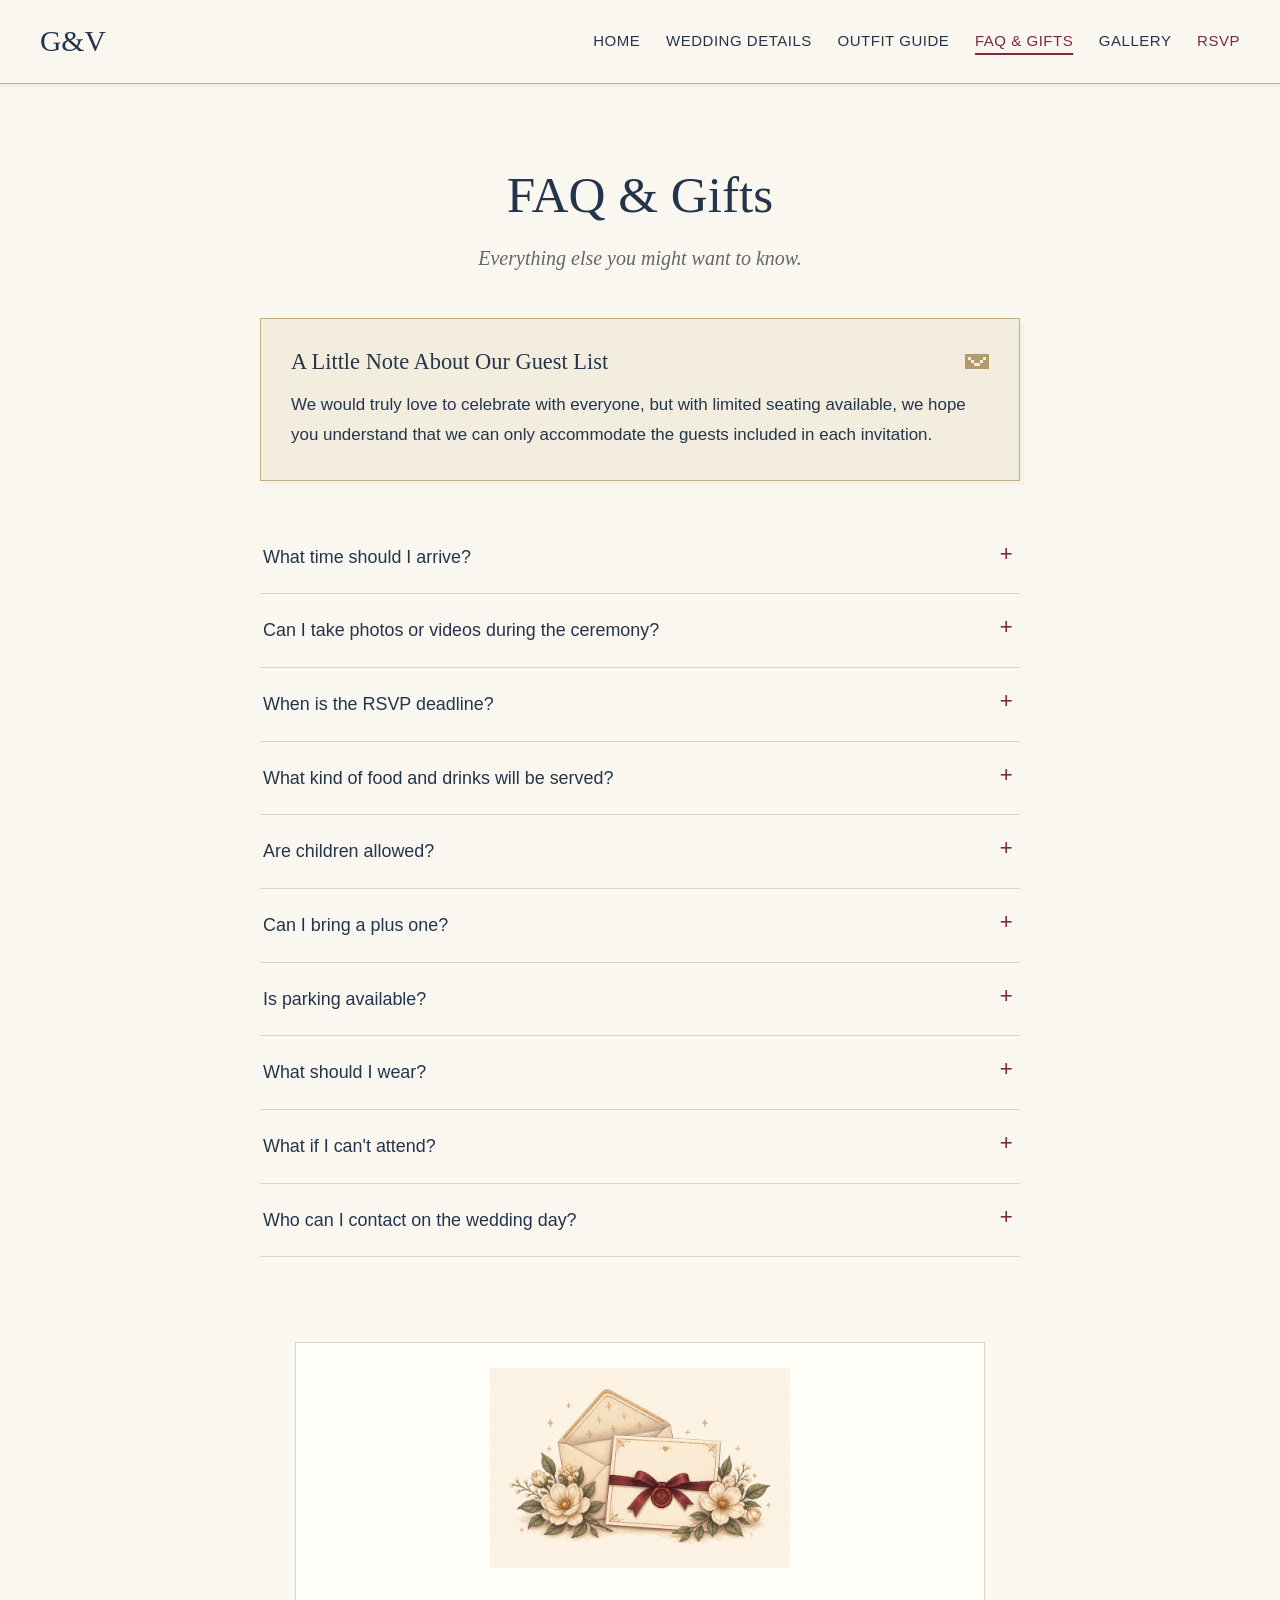
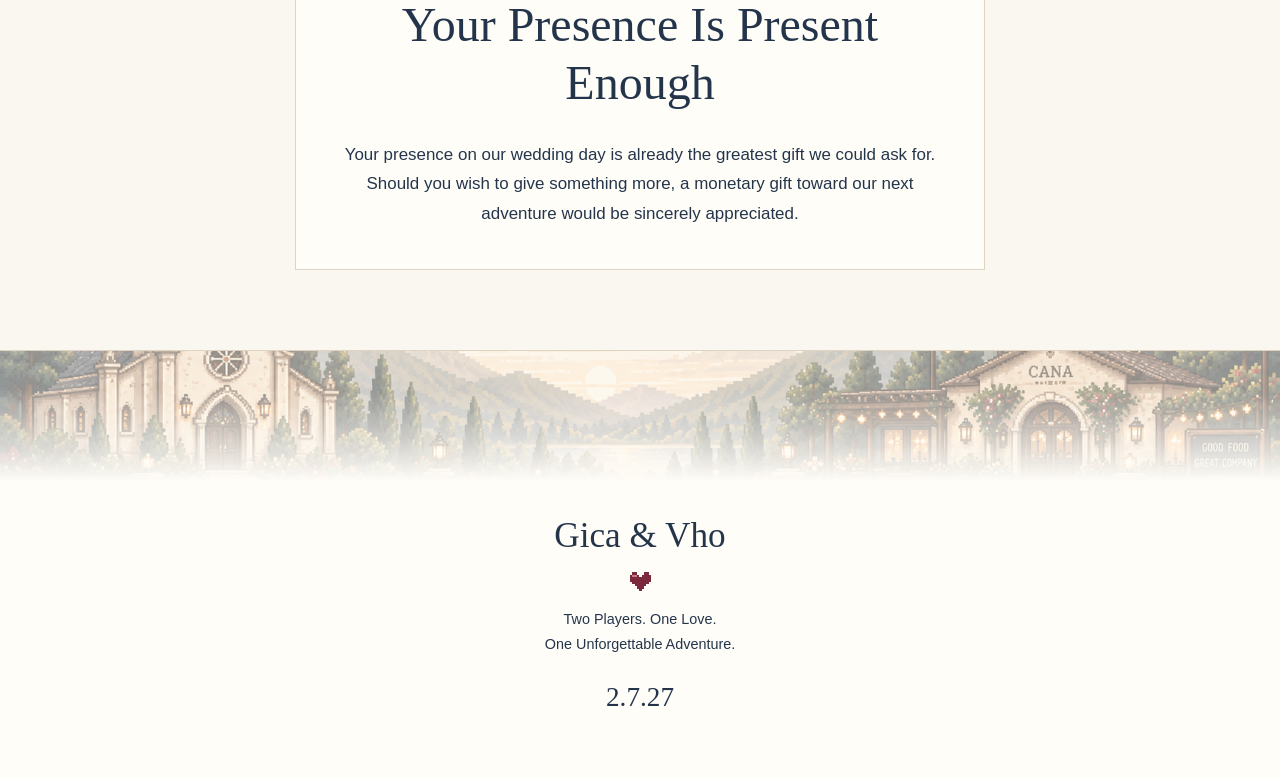
==== faq-gifts.html @ d1c7307e "Improve readability and simplify guest navigation" ====
<!DOCTYPE html>
<html lang="en">
<head>
<meta charset="UTF-8">
<meta name="viewport" content="width=device-width, initial-scale=1.0">
<title>FAQ & Gifts · Gica &amp; Vho</title>
<meta name="description" content="Celebrate the wedding of Gica and Vho on February 7, 2027. Wedding details, guest guide, gallery, and RSVP.">
<meta property="og:title" content="FAQ & Gifts · Gica &amp; Vho">
<meta property="og:description" content="Two Players. One Love. One Unforgettable Adventure. 2.7.27">
<meta property="og:type" content="website">
<link rel="stylesheet" href="css/global.css?v=a0a542fe81ab">
<link rel="stylesheet" href="css/pixel.css?v=18173ab5b389">
<script src="js/config.js?v=45c37981acce" defer>
</script>
<script src="js/main.js?v=98e1de0ef040" defer>
</script>
</head>
<body>
<div id="site-content">
<a class="skip-link" href="#main">Skip to main content</a>
<header class="site-header">
<a class="brand" href="index.html#home" aria-label="Gica and Vho home">G&amp;V</a>
<nav class="desktop-nav" aria-label="Main navigation">
<a href="index.html#home">Home</a>
<a href="wedding.html">Wedding Details</a>
<a href="outfit.html">Outfit Guide</a>
<a href="faq-gifts.html">FAQ &amp; Gifts</a>
<a href="gallery.html">Gallery</a>
<a class="nav-rsvp" href="rsvp.html">RSVP</a>
</nav>
<button class="menu-toggle" type="button" aria-controls="mobile-menu" aria-expanded="false">☰ <span>Menu</span>
</button>
</header>
<dialog id="mobile-menu" class="mobile-menu" aria-label="Navigation">
<button class="menu-close" type="button" aria-label="Close menu">×</button>
<p class="brand">G&amp;V</p>
<nav aria-label="Mobile navigation">
<a href="index.html#home">Home</a>
<a href="wedding.html">Wedding Details</a>
<a href="outfit.html">Outfit Guide</a>
<a href="faq-gifts.html">FAQ &amp; Gifts</a>
<a href="gallery.html">Gallery</a>
<a class="nav-rsvp" href="rsvp.html">RSVP</a>
</nav>
</dialog>
<main id="main">
<section id="faqs" class="section">
<div class="section-heading">
<h1>FAQ &amp; Gifts</h1>
<p class="subtitle">Everything else you might want to know.</p>
</div>
<aside class="note">
<svg class="pixel-icon" viewBox="0 0 16 16" aria-hidden="true" shape-rendering="crispEdges">
<path fill="currentColor" fill-rule="evenodd" d="M0 3h16v10H0zM2 5v2h2v2h2v2h4V9h2V7h2V5h-2v2h-2v2H6V7H4V5z"/>
</svg>
<h3>A Little Note About Our Guest List</h3>
<p>We would truly love to celebrate with everyone, but with limited seating available, we hope you understand that we can only accommodate the guests included in each invitation.</p>
</aside>
<div class="faq-list">
<details class="faq-item">
<summary>What time should I arrive?</summary>
<p>We recommend arriving by <strong>9:30 AM or earlier</strong> to give you enough time to park and settle in. The wedding ceremony will <strong>strictly begin at 10:00 AM</strong>, so please plan accordingly.</p>
</details>
<details class="faq-item">
<summary>Can I take photos or videos during the ceremony?</summary>
<p>We&#x27;re having an <strong>unplugged ceremony</strong> and kindly ask that phones and cameras be kept away during the ceremony. Our photographers and videographers will be there to capture the moments, so we invite you to simply be present and celebrate with us. ♡</p>
</details>
<details class="faq-item">
<summary>When is the RSVP deadline?</summary>
<p>Kindly send your response on or before <strong>January 16, 2027</strong>. Your timely RSVP will help us finalize our seating and other wedding arrangements.</p>
</details>
<details class="faq-item">
<summary>What kind of food and drinks will be served?</summary>
<p>A buffet-style meal and refreshments will be served during the reception. If you have any food allergies or dietary restrictions, please let us know when you RSVP so we can coordinate accordingly.</p>
</details>
<details class="faq-item">
<summary>Are children allowed?</summary>
<p>Our celebration will be primarily adults-only. Children who are specifically invited will be indicated on the invitation. We kindly ask that only the guests named on your invitation attend.</p>
</details>
<details class="faq-item">
<summary>Can I bring a plus one?</summary>
<p>Plus ones are included for selected invitations. Please check your RSVP for the number of seats reserved for your party.</p>
</details>
<details class="faq-item">
<summary>Is parking available?</summary>
<p>Yes. Parking is available at both the ceremony church and the reception venue. We recommend arriving a little early to allow enough time to park and settle in comfortably.</p>
</details>
<details class="faq-item">
<summary>What should I wear?</summary>
<p>Please see our Outfit Guide for the dress code, colors, and attire inspiration. <a class="text-link" href="outfit.html#outfit">View Outfit Guide →</a>
</p>
</details>
<details class="faq-item">
<summary>What if I can&#x27;t attend?</summary>
<p>We&#x27;ll be sad not to celebrate with you, but we completely understand. Please let us know through the RSVP so we can adjust our seating accordingly. Even if you can&#x27;t be there on the day, we&#x27;re truly grateful to have you as part of our lives.</p>
</details>
<details class="faq-item">
<summary>Who can I contact on the wedding day?</summary>
<p>For any questions or concerns on the wedding day, please contact our wedding coordinator. <span data-coordinator>Contact details to follow.</span>
</p>
</details>
</div>
<section id="gifts" class="gifts">
<img class="stationery-art" src="assets/pixel/invitation-still-life.png" width="1536" height="1024" width="1536" height="1024" alt="" loading="lazy" decoding="async">
<h2>Your Presence Is Present Enough</h2>
<p>Your presence on our wedding day is already the greatest gift we could ask for. Should you wish to give something more, a monetary gift toward our next adventure would be sincerely appreciated.</p>
</section>
</section>
</main>
<footer class="site-footer">
<div class="footer-landscape" aria-hidden="true">
</div>
<p class="footer-names">Gica &amp; Vho</p>
<svg class="pixel-heart" viewBox="0 0 9 8" aria-hidden="true" shape-rendering="crispEdges">
<path fill="currentColor" d="M1 0h2v1h1v1h1V1h1V0h2v1h1v3H8v1H7v1H6v1H5v1H4V7H3V6H2V5H1V4H0V1h1z"/>
<path fill="#c97c7f" d="M1 1h2v1H1z"/>
</svg>
<p>Two Players. One Love.<br>One Unforgettable Adventure.</p>
<p class="footer-date">2.7.27</p>
</footer>
</div>
</body>
</html>
---- css/global.css ----
:root{
  --cream:#faf7f0;
  --paper:#fffdf8;
  --navy:#24354b;
  --burgundy:#7c293d;
  --gold:#b49b6b;
  --line:#dfd4c2;
  --muted:#64676a;
  --serif:Georgia,'Times New Roman',serif;
  --sans:'Segoe UI',Arial,sans-serif}
  *{
    box-sizing:border-box}
    html{
      scroll-behavior:smooth;
      scroll-padding-top:110px}
      body{
        margin:0;
        background:var(--cream);
        color:var(--navy);
        font:17px/1.75 var(--sans)}
        [hidden]{
          display:none!important}
          a{
            color:inherit}
            button,a,summary{
              -webkit-tap-highlight-color:transparent}
              button{
                font:inherit;
                cursor:pointer}
                button:disabled,[aria-disabled=true]{
                  cursor:default;
                  opacity:.55}
                  button,summary,a{
                    touch-action:manipulation}
                    button:focus-visible,a:focus-visible,summary:focus-visible,[tabindex]:focus-visible{
                      outline:3px solid var(--burgundy);
                      outline-offset:5px}
                      h1,h2,h3,p{
                        margin:0}
                        h1,h2,h3{
                          font-family:var(--serif);
                          font-weight:400;
                          line-height:1.2}
                          h1{
                            font-size:clamp(2.8rem,6vw,4.9rem)}
                            h2{
                              font-size:clamp(2rem,4vw,3rem)}
                              h3{
                                font-size:1.4rem}
                                p+p{
                                  margin-top:1.1rem}
                                  img,svg,video{
                                    max-width:100%}
                                    img{
                                      display:block}
                                      button{
                                        color:var(--navy)}
                                        .section{
                                          max-width:1080px;
                                          margin:0 auto;
                                          padding:80px 28px;
                                          scroll-margin-top:80px}
                                          .page-intro{
                                            text-align:center;
                                            padding:90px 24px 35px}
                                            .page-intro h1{
                                              margin:18px 0}
                                              .eyebrow{
                                                font-size:.875rem;
                                                letter-spacing:.14em;
                                                text-transform:uppercase;
                                                font-weight:600}
                                                .subtitle{
                                                  font-family:var(--serif);
                                                  font-size:1.25rem;
                                                  font-style:italic;
                                                  margin-top:16px;
                                                  color:var(--muted)}
                                                  .section-heading{
                                                    text-align:center;
                                                    margin-bottom:42px}
                                                    .text-center{
                                                      text-align:center}
                                                      .narrow{
                                                        max-width:710px;
                                                        margin:28px auto;
                                                        text-align:center}
                                                        .small{
                                                          font-size:.875rem}
                                                          .muted{
                                                            color:var(--muted)}
                                                            .sr-only{
                                                              position:absolute;
                                                              width:1px;
                                                              height:1px;
                                                              padding:0;
                                                              margin:-1px;
                                                              overflow:hidden;
                                                              clip:rect(0,0,0,0);
                                                              white-space:nowrap;
                                                              border:0}
                                                              .skip-link{
                                                                position:fixed;
                                                                top:8px;
                                                                left:8px;
                                                                background:var(--paper);
                                                                padding:10px;
                                                                z-index:100;
                                                                transform:translateY(-160%)}
                                                                .skip-link:focus{
                                                                  transform:none}
                                                                  .btn{
                                                                    display:inline-flex;
                                                                    align-items:center;
                                                                    justify-content:center;
                                                                    min-height:46px;
                                                                    padding:12px 28px;
                                                                    background:var(--burgundy);
                                                                    color:white;
                                                                    text-decoration:none;
                                                                    border:1px solid var(--burgundy);
                                                                    border-radius:2px;
                                                                    font:600 .875rem/1.5 var(--sans);
                                                                    letter-spacing:.08em;
                                                                    text-transform:uppercase;
                                                                    transition:background .2s}
                                                                    .btn:hover:not(:disabled):not([aria-disabled=true]){
                                                                      background:#612032}
                                                                      .btn-outline{
                                                                        background:transparent;
                                                                        color:var(--burgundy)}
                                                                        .btn-outline:hover{
                                                                          color:white}
                                                                          .text-link{
                                                                            display:inline-block;
                                                                            color:var(--burgundy);
                                                                            text-underline-offset:5px;
                                                                            padding:8px 0}
                                                                            .pixel-heart{
                                                                              color:var(--burgundy);
                                                                              font:18px monospace}
                                                                              .ornament{
                                                                                display:flex;
                                                                                align-items:center;
                                                                                justify-content:center;
                                                                                gap:18px;
                                                                                margin:22px auto;
                                                                                width:160px}
                                                                                .ornament:before,.ornament:after{
                                                                                  content:'';
                                                                                  height:1px;
                                                                                  background:var(--gold);
                                                                                  flex:1}
                                                                                  .couple{
                                                                                    display:block;
                                                                                    width:100px;
                                                                                    height:80px;
                                                                                    margin:32px auto 0}
                                                                                    .site-header{
                                                                                      position:sticky;
                                                                                      top:0;
                                                                                      z-index:20;
                                                                                      display:flex;
                                                                                      align-items:center;
                                                                                      justify-content:space-between;
                                                                                      min-height:84px;
                                                                                      padding:15px max(28px,calc((100vw - 1200px)/2));
                                                                                      gap:28px;
                                                                                      border-bottom:1px solid var(--line);
                                                                                      background:rgba(250,247,240,.98)}
                                                                                      .brand{
                                                                                        font:1.85rem var(--serif);
                                                                                        text-decoration:none;
                                                                                        white-space:nowrap}
                                                                                        .desktop-nav{
                                                                                          display:flex;
                                                                                          align-items:center;
                                                                                          gap:28px}
                                                                                          .desktop-nav>a,.desktop-nav summary{
                                                                                            font-size:.875rem;
                                                                                            letter-spacing:.06em;
                                                                                            text-transform:uppercase;
                                                                                            text-decoration:none;
                                                                                            cursor:pointer}
                                                                                            .desktop-nav>a:hover,.desktop-nav summary:hover{
                                                                                              color:var(--burgundy)}
                                                                                              .desktop-nav details{
                                                                                                position:relative}
                                                                                                .desktop-nav summary{
                                                                                                  list-style:none}
                                                                                                  .desktop-nav summary:after{
                                                                                                    content:' ▾';
                                                                                                    color:var(--gold)}
                                                                                                    .desktop-nav summary::-webkit-details-marker{
                                                                                                      display:none}
                                                                                                      .dropdown{
                                                                                                        position:absolute;
                                                                                                        top:calc(100% + 18px);
                                                                                                        left:-20px;
                                                                                                        min-width:205px;
                                                                                                        padding:10px 20px;
                                                                                                        background:var(--paper);
                                                                                                        border:1px solid var(--line);
                                                                                                        box-shadow:0 10px 25px #24354b0d}
                                                                                                        .dropdown a{
                                                                                                          display:block;
                                                                                                          text-decoration:none;
                                                                                                          font-size:.9rem;
                                                                                                          padding:9px 0}
                                                                                                          .nav-rsvp{
                                                                                                            color:var(--burgundy);
                                                                                                            border-bottom:1px solid var(--burgundy)}
                                                                                                            .menu-toggle{
                                                                                                              display:none;
                                                                                                              background:none;
                                                                                                              border:0;
                                                                                                              padding:8px}
                                                                                                              .mobile-menu{
                                                                                                                border:0;
                                                                                                                background:var(--cream);
                                                                                                                color:var(--navy);
                                                                                                                padding:32px;
                                                                                                                width:min(92vw,440px);
                                                                                                                height:100dvh;
                                                                                                                max-height:100dvh;
                                                                                                                margin:0 0 0 auto}
                                                                                                                .mobile-menu::backdrop,.lightbox::backdrop{
                                                                                                                  background:#17243599}
                                                                                                                  .mobile-menu nav{
                                                                                                                    display:grid;
                                                                                                                    gap:22px;
                                                                                                                    margin-top:45px}
                                                                                                                    .mobile-menu nav>a,.mobile-menu summary{
                                                                                                                      font-size:1.1rem;
                                                                                                                      cursor:pointer}
                                                                                                                      .mobile-menu .dropdown{
                                                                                                                        position:static;
                                                                                                                        border:0;
                                                                                                                        box-shadow:none;
                                                                                                                        background:none;
                                                                                                                        margin:8px 0}
                                                                                                                        .menu-close{
                                                                                                                          float:right;
                                                                                                                          font-size:2rem;
                                                                                                                          background:none;
                                                                                                                          border:0;
                                                                                                                          min-width:44px}
                                                                                                                          .modal-open,.opening-active{
                                                                                                                            overflow:hidden}
                                                                                                                            .opening-active #site-content{
                                                                                                                              visibility:hidden}
                                                                                                                              .opening{
                                                                                                                                position:fixed;
                                                                                                                                inset:0;
                                                                                                                                z-index:50;
                                                                                                                                background:var(--cream);
                                                                                                                                display:flex;
                                                                                                                                flex-direction:column;
                                                                                                                                align-items:center;
                                                                                                                                justify-content:center;
                                                                                                                                text-align:center;
                                                                                                                                padding:36px 24px;
                                                                                                                                overflow:auto;
                                                                                                                                transition:opacity .65s ease}
                                                                                                                                .opening h1{
                                                                                                                                  font-size:clamp(3.4rem,8vw,6rem);
                                                                                                                                  letter-spacing:.035em}
                                                                                                                                  .opening-line{
                                                                                                                                    font:1.3rem var(--serif)}
                                                                                                                                    .opening-date{
                                                                                                                                      font:clamp(3rem,7vw,4.7rem) var(--serif);
                                                                                                                                      margin:24px 0 15px}
                                                                                                                                      .opening-copy{
                                                                                                                                        font-size:.95rem;
                                                                                                                                        letter-spacing:.025em}
                                                                                                                                        .opening .couple{
                                                                                                                                          margin:25px auto}
                                                                                                                                          .opening .btn{
                                                                                                                                            font-family:monospace;
                                                                                                                                            font-size:.875rem}
                                                                                                                                            .opening.leaving{
                                                                                                                                              opacity:0}
                                                                                                                                              .welcome{
                                                                                                                                                text-align:center;
                                                                                                                                                max-width:790px;
                                                                                                                                                padding-top:100px}
                                                                                                                                                .welcome h2{
                                                                                                                                                  font-size:clamp(2.5rem,5vw,4.2rem);
                                                                                                                                                  margin:24px 0}
                                                                                                                                                  .welcome>p:not(.eyebrow){
                                                                                                                                                    max-width:600px;
                                                                                                                                                    margin:auto}
                                                                                                                                                    .countdown-section{
                                                                                                                                                      text-align:center;
                                                                                                                                                      border-top:1px solid var(--line);
                                                                                                                                                      border-bottom:1px solid var(--line);
                                                                                                                                                      max-width:850px}
                                                                                                                                                      .date{
                                                                                                                                                        font-size:clamp(4rem,8vw,6rem);
                                                                                                                                                        margin-bottom:20px}
                                                                                                                                                        .countdown{
                                                                                                                                                          display:grid;
                                                                                                                                                          grid-template-columns:repeat(4,1fr);
                                                                                                                                                          gap:15px;
                                                                                                                                                          max-width:580px;
                                                                                                                                                          margin:38px auto 0}
                                                                                                                                                          .countdown>div+div{
                                                                                                                                                            border-left:1px solid var(--line)}
                                                                                                                                                            .countdown__num{
                                                                                                                                                              display:block;
                                                                                                                                                              font:clamp(2rem,5vw,3.2rem) var(--serif);
                                                                                                                                                              color:var(--burgundy)}
                                                                                                                                                              .countdown__label{
                                                                                                                                                                display:block;
                                                                                                                                                                font-size:.875rem;
                                                                                                                                                                letter-spacing:.06em;
                                                                                                                                                                text-transform:uppercase;
                                                                                                                                                                margin-top:12px}
                                                                                                                                                                .story-copy{
                                                                                                                                                                  max-width:720px;
                                                                                                                                                                  margin:0 auto;
                                                                                                                                                                  font-size:1.05rem}
                                                                                                                                                                  .story-moments{
                                                                                                                                                                    display:grid;
                                                                                                                                                                    grid-template-columns:repeat(3,1fr);
                                                                                                                                                                    gap:24px;
                                                                                                                                                                    margin-top:50px}
                                                                                                                                                                    .story-moments figure{
                                                                                                                                                                      margin:0}
                                                                                                                                                                      .photo-slot{
                                                                                                                                                                        aspect-ratio:4/5;
                                                                                                                                                                        background:#eee8dd;
                                                                                                                                                                        display:grid;
                                                                                                                                                                        place-items:center;
                                                                                                                                                                        border-radius:45% 45% 0 0;
                                                                                                                                                                        overflow:hidden;
                                                                                                                                                                        color:#6f665d;
                                                                                                                                                                        font:italic 1rem var(--serif);
                                                                                                                                                                        text-align:center}
                                                                                                                                                                        .photo-slot img{
                                                                                                                                                                          width:100%;
                                                                                                                                                                          height:100%;
                                                                                                                                                                          object-fit:cover}
                                                                                                                                                                          .story-moments figcaption{
                                                                                                                                                                            font:1.1rem var(--serif);
                                                                                                                                                                            margin-top:20px;
                                                                                                                                                                            text-align:center}
                                                                                                                                                                            .closing{
                                                                                                                                                                              text-align:center}
                                                                                                                                                                              .closing h2{
                                                                                                                                                                                line-height:1.5}
                                                                                                                                                                                .closing>.pixel-heart{
                                                                                                                                                                                  display:block;
                                                                                                                                                                                  margin-top:25px}
                                                                                                                                                                                  .site-footer{
                                                                                                                                                                                    text-align:center;
                                                                                                                                                                                    padding:65px 24px;
                                                                                                                                                                                    border-top:1px solid var(--line);
                                                                                                                                                                                    background:var(--paper)}
                                                                                                                                                                                    .footer-names{
                                                                                                                                                                                      font:2.2rem var(--serif);
                                                                                                                                                                                      margin-bottom:15px}
                                                                                                                                                                                      .site-footer>.pixel-heart{
                                                                                                                                                                                        display:block;
                                                                                                                                                                                        margin:10px}
                                                                                                                                                                                        .site-footer>p:not(.footer-names):not(.footer-date){
                                                                                                                                                                                          font-size:.9rem}
                                                                                                                                                                                          .footer-date{
                                                                                                                                                                                            font:1.7rem var(--serif);
                                                                                                                                                                                            margin-top:25px}
                                                                                                                                                                                            .tabs{
                                                                                                                                                                                              display:flex;
                                                                                                                                                                                              justify-content:center;
                                                                                                                                                                                              gap:35px;
                                                                                                                                                                                              margin:0 auto 38px;
                                                                                                                                                                                              border-bottom:1px solid var(--line);
                                                                                                                                                                                              width:fit-content;
                                                                                                                                                                                              max-width:100%}
                                                                                                                                                                                              .tabs a{
                                                                                                                                                                                                padding:14px 4px;
                                                                                                                                                                                                font-size:.875rem;
                                                                                                                                                                                                letter-spacing:.06em;
                                                                                                                                                                                                text-transform:uppercase;
                                                                                                                                                                                                text-decoration:none;
                                                                                                                                                                                                text-align:center}
                                                                                                                                                                                                .tabs [aria-selected=true]{
                                                                                                                                                                                                  border-bottom:2px solid var(--burgundy);
                                                                                                                                                                                                  color:var(--burgundy)}
                                                                                                                                                                                                  .tab-panel{
                                                                                                                                                                                                    scroll-margin-top:115px}
                                                                                                                                                                                                    .venue{
                                                                                                                                                                                                      text-align:center;
                                                                                                                                                                                                      background:var(--paper);
                                                                                                                                                                                                      padding:50px 24px;
                                                                                                                                                                                                      max-width:760px;
                                                                                                                                                                                                      margin:auto;
                                                                                                                                                                                                      border:1px solid var(--line)}
                                                                                                                                                                                                      .venue h2{
                                                                                                                                                                                                        margin:20px 0}
                                                                                                                                                                                                        .venue-time{
                                                                                                                                                                                                          font:1.6rem var(--serif);
                                                                                                                                                                                                          color:var(--burgundy);
                                                                                                                                                                                                          margin:22px 0 30px}
                                                                                                                                                                                                          .venue h3{
                                                                                                                                                                                                            font-size:1.6rem;
                                                                                                                                                                                                            margin-bottom:8px}
                                                                                                                                                                                                            .actions{
                                                                                                                                                                                                              display:flex;
                                                                                                                                                                                                              justify-content:center;
                                                                                                                                                                                                              flex-wrap:wrap;
                                                                                                                                                                                                              gap:14px;
                                                                                                                                                                                                              margin-top:28px}
                                                                                                                                                                                                              .journey{
                                                                                                                                                                                                                text-align:center;
                                                                                                                                                                                                                border-top:1px solid var(--line);
                                                                                                                                                                                                                border-bottom:1px solid var(--line)}
                                                                                                                                                                                                                .route{
                                                                                                                                                                                                                  display:grid;
                                                                                                                                                                                                                  grid-template-columns:1fr 160px 1fr;
                                                                                                                                                                                                                  align-items:center;
                                                                                                                                                                                                                  gap:20px;
                                                                                                                                                                                                                  margin:45px 0 28px}
                                                                                                                                                                                                                  .route-icon{
                                                                                                                                                                                                                    font:3rem var(--serif);
                                                                                                                                                                                                                    color:var(--gold)}
                                                                                                                                                                                                                    .route h3{
                                                                                                                                                                                                                      max-width:260px;
                                                                                                                                                                                                                      margin:10px auto}
                                                                                                                                                                                                                      .route p{
                                                                                                                                                                                                                        font-size:.9rem;
                                                                                                                                                                                                                        color:var(--muted)}
                                                                                                                                                                                                                        .route-line{
                                                                                                                                                                                                                          color:var(--burgundy);
                                                                                                                                                                                                                          font-size:1.5rem;
                                                                                                                                                                                                                          letter-spacing:4px}
                                                                                                                                                                                                                          .timeline{
                                                                                                                                                                                                                            list-style:none;
                                                                                                                                                                                                                            max-width:690px;
                                                                                                                                                                                                                            margin:0 auto;
                                                                                                                                                                                                                            padding:0}
                                                                                                                                                                                                                            .timeline li{
                                                                                                                                                                                                                              display:grid;
                                                                                                                                                                                                                              grid-template-columns:130px 1fr;
                                                                                                                                                                                                                              gap:32px;
                                                                                                                                                                                                                              border-bottom:1px solid var(--line);
                                                                                                                                                                                                                              padding:23px 0}
                                                                                                                                                                                                                              .timeline time{
                                                                                                                                                                                                                                color:var(--burgundy);
                                                                                                                                                                                                                                font-weight:600}
                                                                                                                                                                                                                                .timeline span{
                                                                                                                                                                                                                                  font-size:1.05rem}
                                                                                                                                                                                                                                  .section-links{
                                                                                                                                                                                                                                    display:flex;
                                                                                                                                                                                                                                    justify-content:center;
                                                                                                                                                                                                                                    gap:35px;
                                                                                                                                                                                                                                    padding:12px 24px}
                                                                                                                                                                                                                                    .section-links a{
                                                                                                                                                                                                                                      text-transform:uppercase;
                                                                                                                                                                                                                                      font-size:.875rem;
                                                                                                                                                                                                                                      text-underline-offset:8px}
                                                                                                                                                                                                                                      .dress-code{
                                                                                                                                                                                                                                        font-size:2rem}
                                                                                                                                                                                                                                        .palette{
                                                                                                                                                                                                                                          list-style:none;
                                                                                                                                                                                                                                          display:grid;
                                                                                                                                                                                                                                          grid-template-columns:repeat(3,1fr);
                                                                                                                                                                                                                                          gap:20px;
                                                                                                                                                                                                                                          padding:0;
                                                                                                                                                                                                                                          max-width:650px;
                                                                                                                                                                                                                                          margin:35px auto}
                                                                                                                                                                                                                                          .palette li{
                                                                                                                                                                                                                                            text-align:center}
                                                                                                                                                                                                                                            .palette span{
                                                                                                                                                                                                                                              display:block;
                                                                                                                                                                                                                                              background:var(--swatch);
                                                                                                                                                                                                                                              width:90px;
                                                                                                                                                                                                                                              height:90px;
                                                                                                                                                                                                                                              border-radius:50%;
                                                                                                                                                                                                                                              margin:0 auto 16px}
                                                                                                                                                                                                                                              .palette strong,.palette small{
                                                                                                                                                                                                                                                display:block}
                                                                                                                                                                                                                                                .palette strong{
                                                                                                                                                                                                                                                  font-size:.95rem}
                                                                                                                                                                                                                                                  .palette small{
                                                                                                                                                                                                                                                    font-size:.875rem;
                                                                                                                                                                                                                                                    color:var(--muted)}
                                                                                                                                                                                                                                                    .note{
                                                                                                                                                                                                                                                      max-width:760px;
                                                                                                                                                                                                                                                      padding:30px;
                                                                                                                                                                                                                                                      margin:40px auto;
                                                                                                                                                                                                                                                      background:#f0eae0;
                                                                                                                                                                                                                                                      border-left:2px solid var(--gold)}
                                                                                                                                                                                                                                                      .note h3{
                                                                                                                                                                                                                                                        font-size:1.4rem;
                                                                                                                                                                                                                                                        margin-bottom:14px}
                                                                                                                                                                                                                                                        .outfit-grid{
                                                                                                                                                                                                                                                          display:grid;
                                                                                                                                                                                                                                                          grid-template-columns:repeat(3,1fr);
                                                                                                                                                                                                                                                          gap:25px}
                                                                                                                                                                                                                                                          .outfit-card{
                                                                                                                                                                                                                                                            text-align:center;
                                                                                                                                                                                                                                                            padding:25px 15px;
                                                                                                                                                                                                                                                            border-bottom:1px solid var(--line)}
                                                                                                                                                                                                                                                            .outfit-illustration{
                                                                                                                                                                                                                                                              width:120px;
                                                                                                                                                                                                                                                              height:225px;
                                                                                                                                                                                                                                                              margin:auto;
                                                                                                                                                                                                                                                              display:block}
                                                                                                                                                                                                                                                              .outfit-card h3{
                                                                                                                                                                                                                                                                font-size:1.3rem;
                                                                                                                                                                                                                                                                margin:18px 0 12px}
                                                                                                                                                                                                                                                                .outfit-card ul{
                                                                                                                                                                                                                                                                  list-style:none;
                                                                                                                                                                                                                                                                  padding:0;
                                                                                                                                                                                                                                                                  margin:8px 0;
                                                                                                                                                                                                                                                                  font-size:.95rem;
                                                                                                                                                                                                                                                                  line-height:1.7}
                                                                                                                                                                                                                                                                  .role-swatch{
                                                                                                                                                                                                                                                                    display:inline-block;
                                                                                                                                                                                                                                                                    width:22px;
                                                                                                                                                                                                                                                                    height:22px;
                                                                                                                                                                                                                                                                    background:var(--swatch);
                                                                                                                                                                                                                                                                    border-radius:50%;
                                                                                                                                                                                                                                                                    border:1px solid #24354b22}
                                                                                                                                                                                                                                                                    .guest-examples{
                                                                                                                                                                                                                                                                      grid-template-columns:repeat(2,1fr);
                                                                                                                                                                                                                                                                      max-width:620px;
                                                                                                                                                                                                                                                                      margin:20px auto}
                                                                                                                                                                                                                                                                      .supplier{
                                                                                                                                                                                                                                                                        max-width:650px;
                                                                                                                                                                                                                                                                        padding:28px 0;
                                                                                                                                                                                                                                                                        border-top:1px solid var(--line);
                                                                                                                                                                                                                                                                        margin:50px auto 0;
                                                                                                                                                                                                                                                                        font-size:.95rem}
                                                                                                                                                                                                                                                                        .supplier h3{
                                                                                                                                                                                                                                                                          margin-top:12px}
                                                                                                                                                                                                                                                                          .faq-list{
                                                                                                                                                                                                                                                                            max-width:760px;
                                                                                                                                                                                                                                                                            margin:auto}
                                                                                                                                                                                                                                                                            .faq-item{
                                                                                                                                                                                                                                                                              border-bottom:1px solid var(--line);
                                                                                                                                                                                                                                                                              padding:0 3px}
                                                                                                                                                                                                                                                                              .faq-item summary{
                                                                                                                                                                                                                                                                                list-style:none;
                                                                                                                                                                                                                                                                                cursor:pointer;
                                                                                                                                                                                                                                                                                padding:22px 28px 22px 0;
                                                                                                                                                                                                                                                                                position:relative;
                                                                                                                                                                                                                                                                                font-size:1rem;
                                                                                                                                                                                                                                                                                font-weight:500}
                                                                                                                                                                                                                                                                                .faq-item summary::-webkit-details-marker{
                                                                                                                                                                                                                                                                                  display:none}
                                                                                                                                                                                                                                                                                  .faq-item summary:after{
                                                                                                                                                                                                                                                                                    content:'+';
                                                                                                                                                                                                                                                                                    position:absolute;
                                                                                                                                                                                                                                                                                    right:4px;
                                                                                                                                                                                                                                                                                    font-size:1.4rem;
                                                                                                                                                                                                                                                                                    color:var(--burgundy);
                                                                                                                                                                                                                                                                                    top:17px}
                                                                                                                                                                                                                                                                                    .faq-item[open] summary:after{
                                                                                                                                                                                                                                                                                      content:'−'}
                                                                                                                                                                                                                                                                                      .faq-item p{
                                                                                                                                                                                                                                                                                        padding:0 24px 24px 0;
                                                                                                                                                                                                                                                                                        color:var(--muted)}
                                                                                                                                                                                                                                                                                        .faq-item strong{
                                                                                                                                                                                                                                                                                          color:var(--navy)}
                                                                                                                                                                                                                                                                                          .gifts{
                                                                                                                                                                                                                                                                                            text-align:center;
                                                                                                                                                                                                                                                                                            max-width:690px;
                                                                                                                                                                                                                                                                                            margin:85px auto 0;
                                                                                                                                                                                                                                                                                            scroll-margin-top:110px}
                                                                                                                                                                                                                                                                                            .gifts h2{
                                                                                                                                                                                                                                                                                              margin:28px 0}
                                                                                                                                                                                                                                                                                              .rsvp-gateway{
                                                                                                                                                                                                                                                                                                text-align:center;
                                                                                                                                                                                                                                                                                                max-width:720px;
                                                                                                                                                                                                                                                                                                padding-top:30px}
                                                                                                                                                                                                                                                                                                .rsvp-date{
                                                                                                                                                                                                                                                                                                  margin:12px 0 28px;
                                                                                                                                                                                                                                                                                                  color:var(--burgundy);
                                                                                                                                                                                                                                                                                                  font-size:2.7rem}
                                                                                                                                                                                                                                                                                                  .rsvp-gateway .btn{
                                                                                                                                                                                                                                                                                                    margin:32px 0 16px}
                                                                                                                                                                                                                                                                                                    .rsvp-reminder{
                                                                                                                                                                                                                                                                                                      margin-top:0;
                                                                                                                                                                                                                                                                                                      margin-bottom:90px;
                                                                                                                                                                                                                                                                                                      padding:35px}
                                                                                                                                                                                                                                                                                                      .rsvp-reminder h2{
                                                                                                                                                                                                                                                                                                        font-size:1.8rem;
                                                                                                                                                                                                                                                                                                        margin-bottom:22px}
                                                                                                                                                                                                                                                                                                        .gallery-story{
                                                                                                                                                                                                                                                                                                          text-align:center}
                                                                                                                                                                                                                                                                                                          .video-section{
                                                                                                                                                                                                                                                                                                            margin-top:45px}
                                                                                                                                                                                                                                                                                                            .video-feature{
                                                                                                                                                                                                                                                                                                              margin:20px auto 65px;
                                                                                                                                                                                                                                                                                                              aspect-ratio:16/9;
                                                                                                                                                                                                                                                                                                              background:#eee8dd;
                                                                                                                                                                                                                                                                                                              display:flex;
                                                                                                                                                                                                                                                                                                              flex-direction:column;
                                                                                                                                                                                                                                                                                                              align-items:center;
                                                                                                                                                                                                                                                                                                              justify-content:center;
                                                                                                                                                                                                                                                                                                              gap:25px;
                                                                                                                                                                                                                                                                                                              position:relative}
                                                                                                                                                                                                                                                                                                              .video-feature video{
                                                                                                                                                                                                                                                                                                                width:100%;
                                                                                                                                                                                                                                                                                                                height:100%;
                                                                                                                                                                                                                                                                                                                position:absolute;
                                                                                                                                                                                                                                                                                                                inset:0;
                                                                                                                                                                                                                                                                                                                background:#000}
                                                                                                                                                                                                                                                                                                                .video-feature:has(video) .btn{
                                                                                                                                                                                                                                                                                                                  position:relative;
                                                                                                                                                                                                                                                                                                                  z-index:1}
                                                                                                                                                                                                                                                                                                                  .slideshow-section h3{
                                                                                                                                                                                                                                                                                                                    font-size:1.7rem;
                                                                                                                                                                                                                                                                                                                    margin-bottom:25px}
                                                                                                                                                                                                                                                                                                                    .gallery-empty{
                                                                                                                                                                                                                                                                                                                      padding:85px 25px;
                                                                                                                                                                                                                                                                                                                      background:#eee8dd;
                                                                                                                                                                                                                                                                                                                      font-family:var(--serif)}
                                                                                                                                                                                                                                                                                                                      .slide-main{
                                                                                                                                                                                                                                                                                                                        width:100%;
                                                                                                                                                                                                                                                                                                                        padding:0;
                                                                                                                                                                                                                                                                                                                        background:#eee8dd;
                                                                                                                                                                                                                                                                                                                        border:0;
                                                                                                                                                                                                                                                                                                                        display:block;
                                                                                                                                                                                                                                                                                                                        aspect-ratio:3/2;
                                                                                                                                                                                                                                                                                                                        overflow:hidden}
                                                                                                                                                                                                                                                                                                                        .slide-main img{
                                                                                                                                                                                                                                                                                                                          width:100%;
                                                                                                                                                                                                                                                                                                                          height:100%;
                                                                                                                                                                                                                                                                                                                          object-fit:contain;
                                                                                                                                                                                                                                                                                                                          opacity:1;
                                                                                                                                                                                                                                                                                                                          transition:opacity .7s}
                                                                                                                                                                                                                                                                                                                          .slide-main img.fading{
                                                                                                                                                                                                                                                                                                                            opacity:.2}
                                                                                                                                                                                                                                                                                                                            .slide-controls{
                                                                                                                                                                                                                                                                                                                              display:flex;
                                                                                                                                                                                                                                                                                                                              align-items:center;
                                                                                                                                                                                                                                                                                                                              justify-content:space-between;
                                                                                                                                                                                                                                                                                                                              gap:20px;
                                                                                                                                                                                                                                                                                                                              margin:18px 0}
                                                                                                                                                                                                                                                                                                                              .arrow{
                                                                                                                                                                                                                                                                                                                                background:transparent;
                                                                                                                                                                                                                                                                                                                                border:1px solid var(--line);
                                                                                                                                                                                                                                                                                                                                width:48px;
                                                                                                                                                                                                                                                                                                                                height:44px;
                                                                                                                                                                                                                                                                                                                                font-size:1.5rem}
                                                                                                                                                                                                                                                                                                                                .slideshow progress{
                                                                                                                                                                                                                                                                                                                                  display:block;
                                                                                                                                                                                                                                                                                                                                  width:100%;
                                                                                                                                                                                                                                                                                                                                  height:3px;
                                                                                                                                                                                                                                                                                                                                  border:0;
                                                                                                                                                                                                                                                                                                                                  accent-color:var(--burgundy)}
                                                                                                                                                                                                                                                                                                                                  progress::-webkit-progress-bar{
                                                                                                                                                                                                                                                                                                                                    background:var(--line)}
                                                                                                                                                                                                                                                                                                                                    progress::-webkit-progress-value{
                                                                                                                                                                                                                                                                                                                                      background:var(--burgundy)}
                                                                                                                                                                                                                                                                                                                                      .thumbnails{
                                                                                                                                                                                                                                                                                                                                        position:relative;
                                                                                                                                                                                                                                                                                                                                        display:flex;
                                                                                                                                                                                                                                                                                                                                        overflow-x:auto;
                                                                                                                                                                                                                                                                                                                                        gap:12px;
                                                                                                                                                                                                                                                                                                                                        margin-top:20px;
                                                                                                                                                                                                                                                                                                                                        padding:5px 2px 10px;
                                                                                                                                                                                                                                                                                                                                        scrollbar-width:thin}
                                                                                                                                                                                                                                                                                                                                        .thumbnails button{
                                                                                                                                                                                                                                                                                                                                          padding:0;
                                                                                                                                                                                                                                                                                                                                          border:2px solid transparent;
                                                                                                                                                                                                                                                                                                                                          flex:0 0 calc((100% - 48px)/5);
                                                                                                                                                                                                                                                                                                                                          background:#eee8dd;
                                                                                                                                                                                                                                                                                                                                          aspect-ratio:4/3}
                                                                                                                                                                                                                                                                                                                                          .thumbnails img{
                                                                                                                                                                                                                                                                                                                                            width:100%;
                                                                                                                                                                                                                                                                                                                                            height:100%;
                                                                                                                                                                                                                                                                                                                                            object-fit:cover}
                                                                                                                                                                                                                                                                                                                                            .thumbnails [aria-pressed=true]{
                                                                                                                                                                                                                                                                                                                                              border-color:var(--burgundy)}
                                                                                                                                                                                                                                                                                                                                              .lightbox{
                                                                                                                                                                                                                                                                                                                                                width:min(95vw,1250px);
                                                                                                                                                                                                                                                                                                                                                height:94dvh;
                                                                                                                                                                                                                                                                                                                                                max-height:94dvh;
                                                                                                                                                                                                                                                                                                                                                background:var(--cream);
                                                                                                                                                                                                                                                                                                                                                padding:50px 20px 15px;
                                                                                                                                                                                                                                                                                                                                                border:0}
                                                                                                                                                                                                                                                                                                                                                .lightbox>img{
                                                                                                                                                                                                                                                                                                                                                  width:100%;
                                                                                                                                                                                                                                                                                                                                                  height:calc(100% - 70px);
                                                                                                                                                                                                                                                                                                                                                  object-fit:contain}
                                                                                                                                                                                                                                                                                                                                                  .lightbox-close{
                                                                                                                                                                                                                                                                                                                                                    position:absolute;
                                                                                                                                                                                                                                                                                                                                                    right:12px;
                                                                                                                                                                                                                                                                                                                                                    top:2px;
                                                                                                                                                                                                                                                                                                                                                    border:0;
                                                                                                                                                                                                                                                                                                                                                    background:none;
                                                                                                                                                                                                                                                                                                                                                    font-size:2rem;
                                                                                                                                                                                                                                                                                                                                                    width:44px;
                                                                                                                                                                                                                                                                                                                                                    height:44px}
                                                                                                                                                                                                                                                                                                                                                    @media(max-width:980px){
                                                                                                                                                                                                                                                                                                                                                      .desktop-nav{
                                                                                                                                                                                                                                                                                                                                                        display:none}
                                                                                                                                                                                                                                                                                                                                                        .menu-toggle{
                                                                                                                                                                                                                                                                                                                                                          display:block}
                                                                                                                                                                                                                                                                                                                                                          .site-header{
                                                                                                                                                                                                                                                                                                                                                            min-height:72px;
                                                                                                                                                                                                                                                                                                                                                            padding:12px 24px}
                                                                                                                                                                                                                                                                                                                                                            .section{
                                                                                                                                                                                                                                                                                                                                                              padding:60px 22px}
                                                                                                                                                                                                                                                                                                                                                              .page-intro{
                                                                                                                                                                                                                                                                                                                                                                padding-top:65px}
                                                                                                                                                                                                                                                                                                                                                                .outfit-grid{
                                                                                                                                                                                                                                                                                                                                                                  grid-template-columns:repeat(2,1fr)}
                                                                                                                                                                                                                                                                                                                                                                  .route{
                                                                                                                                                                                                                                                                                                                                                                    grid-template-columns:1fr 75px 1fr}
                                                                                                                                                                                                                                                                                                                                                                    .route-line{
                                                                                                                                                                                                                                                                                                                                                                      font-size:1rem;
                                                                                                                                                                                                                                                                                                                                                                      letter-spacing:0}
                                                                                                                                                                                                                                                                                                                                                                      .opening h1{
                                                                                                                                                                                                                                                                                                                                                                        font-size:4rem}
                                                                                                                                                                                                                                                                                                                                                                        .opening-date{
                                                                                                                                                                                                                                                                                                                                                                          font-size:3.5rem}
                                                                                                                                                                                                                                                                                                                                                                        }
                                                                                                                                                                                                                                                                                                                                                                        @media(max-width:540px){
                                                                                                                                                                                                                                                                                                                                                                          body{
                                                                                                                                                                                                                                                                                                                                                                            font-size:16px}
                                                                                                                                                                                                                                                                                                                                                                            .opening h1{
                                                                                                                                                                                                                                                                                                                                                                              font-size:3.25rem}
                                                                                                                                                                                                                                                                                                                                                                              .opening-line{
                                                                                                                                                                                                                                                                                                                                                                                font-size:1.1rem}
                                                                                                                                                                                                                                                                                                                                                                                .opening-date{
                                                                                                                                                                                                                                                                                                                                                                                  margin:18px 0 12px}
                                                                                                                                                                                                                                                                                                                                                                                  .opening .couple{
                                                                                                                                                                                                                                                                                                                                                                                    width:80px;
                                                                                                                                                                                                                                                                                                                                                                                    height:64px;
                                                                                                                                                                                                                                                                                                                                                                                    margin:18px auto}
                                                                                                                                                                                                                                                                                                                                                                                    .opening .ornament{
                                                                                                                                                                                                                                                                                                                                                                                      margin:18px auto}
                                                                                                                                                                                                                                                                                                                                                                                      .welcome{
                                                                                                                                                                                                                                                                                                                                                                                        padding-top:60px}
                                                                                                                                                                                                                                                                                                                                                                                        .story-moments{
                                                                                                                                                                                                                                                                                                                                                                                          grid-template-columns:1fr;
                                                                                                                                                                                                                                                                                                                                                                                          max-width:320px;
                                                                                                                                                                                                                                                                                                                                                                                          margin-inline:auto;
                                                                                                                                                                                                                                                                                                                                                                                          gap:35px}
                                                                                                                                                                                                                                                                                                                                                                                          .photo-slot{
                                                                                                                                                                                                                                                                                                                                                                                            aspect-ratio:5/4}
                                                                                                                                                                                                                                                                                                                                                                                            .countdown{
                                                                                                                                                                                                                                                                                                                                                                                              gap:6px}
                                                                                                                                                                                                                                                                                                                                                                                              .countdown__label{
                                                                                                                                                                                                                                                                                                                                                                                                font-size:.75rem;
                                                                                                                                                                                                                                                                                                                                                                                                letter-spacing:0}
                                                                                                                                                                                                                                                                                                                                                                                                .countdown__num{
                                                                                                                                                                                                                                                                                                                                                                                                  font-size:2rem}
                                                                                                                                                                                                                                                                                                                                                                                                  .tabs{
                                                                                                                                                                                                                                                                                                                                                                                                    gap:20px}
                                                                                                                                                                                                                                                                                                                                                                                                    .venue{
                                                                                                                                                                                                                                                                                                                                                                                                      padding:35px 16px}
                                                                                                                                                                                                                                                                                                                                                                                                      .venue-time{
                                                                                                                                                                                                                                                                                                                                                                                                        font-size:1.35rem}
                                                                                                                                                                                                                                                                                                                                                                                                        .route{
                                                                                                                                                                                                                                                                                                                                                                                                          grid-template-columns:1fr}
                                                                                                                                                                                                                                                                                                                                                                                                          .route-line{
                                                                                                                                                                                                                                                                                                                                                                                                            transform:rotate(90deg);
                                                                                                                                                                                                                                                                                                                                                                                                            margin:12px}
                                                                                                                                                                                                                                                                                                                                                                                                            .timeline li{
                                                                                                                                                                                                                                                                                                                                                                                                              grid-template-columns:95px 1fr;
                                                                                                                                                                                                                                                                                                                                                                                                              gap:20px}
                                                                                                                                                                                                                                                                                                                                                                                                              .timeline time{
                                                                                                                                                                                                                                                                                                                                                                                                                font-size:.9rem}
                                                                                                                                                                                                                                                                                                                                                                                                                .palette{
                                                                                                                                                                                                                                                                                                                                                                                                                  gap:10px}
                                                                                                                                                                                                                                                                                                                                                                                                                  .palette span{
                                                                                                                                                                                                                                                                                                                                                                                                                    width:65px;
                                                                                                                                                                                                                                                                                                                                                                                                                    height:65px}
                                                                                                                                                                                                                                                                                                                                                                                                                    .palette strong{
                                                                                                                                                                                                                                                                                                                                                                                                                      font-size:.875rem}
                                                                                                                                                                                                                                                                                                                                                                                                                      .outfit-grid{
                                                                                                                                                                                                                                                                                                                                                                                                                        gap:12px}
                                                                                                                                                                                                                                                                                                                                                                                                                        .outfit-card{
                                                                                                                                                                                                                                                                                                                                                                                                                          padding:15px 5px}
                                                                                                                                                                                                                                                                                                                                                                                                                          .outfit-card h3{
                                                                                                                                                                                                                                                                                                                                                                                                                            font-size:1.15rem}
                                                                                                                                                                                                                                                                                                                                                                                                                            .outfit-card ul{
                                                                                                                                                                                                                                                                                                                                                                                                                              font-size:.875rem}
                                                                                                                                                                                                                                                                                                                                                                                                                              .outfit-illustration{
                                                                                                                                                                                                                                                                                                                                                                                                                                width:95px;
                                                                                                                                                                                                                                                                                                                                                                                                                                height:180px}
                                                                                                                                                                                                                                                                                                                                                                                                                                .note{
                                                                                                                                                                                                                                                                                                                                                                                                                                  padding:25px 20px}
                                                                                                                                                                                                                                                                                                                                                                                                                                  .rsvp-reminder{
                                                                                                                                                                                                                                                                                                                                                                                                                                    margin-inline:20px}
                                                                                                                                                                                                                                                                                                                                                                                                                                    .rsvp-date{
                                                                                                                                                                                                                                                                                                                                                                                                                                      font-size:2.2rem}
                                                                                                                                                                                                                                                                                                                                                                                                                                      .video-feature{
                                                                                                                                                                                                                                                                                                                                                                                                                                        padding:20px}
                                                                                                                                                                                                                                                                                                                                                                                                                                        .video-feature p{
                                                                                                                                                                                                                                                                                                                                                                                                                                          font-size:.875rem}
                                                                                                                                                                                                                                                                                                                                                                                                                                          .section-links{
                                                                                                                                                                                                                                                                                                                                                                                                                                            gap:25px}
                                                                                                                                                                                                                                                                                                                                                                                                                                            .closing h2{
                                                                                                                                                                                                                                                                                                                                                                                                                                              font-size:1.8rem}
                                                                                                                                                                                                                                                                                                                                                                                                                                            }
                                                                                                                                                                                                                                                                                                                                                                                                                                            @media(max-height:650px){
                                                                                                                                                                                                                                                                                                                                                                                                                                              .opening{
                                                                                                                                                                                                                                                                                                                                                                                                                                                justify-content:flex-start}
                                                                                                                                                                                                                                                                                                                                                                                                                                                .opening h1{
                                                                                                                                                                                                                                                                                                                                                                                                                                                  font-size:2.8rem}
                                                                                                                                                                                                                                                                                                                                                                                                                                                  .opening-date{
                                                                                                                                                                                                                                                                                                                                                                                                                                                    font-size:2.5rem;
                                                                                                                                                                                                                                                                                                                                                                                                                                                    margin:12px}
                                                                                                                                                                                                                                                                                                                                                                                                                                                    .opening .ornament{
                                                                                                                                                                                                                                                                                                                                                                                                                                                      margin:12px}
                                                                                                                                                                                                                                                                                                                                                                                                                                                      .opening .couple{
                                                                                                                                                                                                                                                                                                                                                                                                                                                        margin:15px auto;
                                                                                                                                                                                                                                                                                                                                                                                                                                                        width:70px;
                                                                                                                                                                                                                                                                                                                                                                                                                                                        height:56px}
                                                                                                                                                                                                                                                                                                                                                                                                                                                      }
                                                                                                                                                                                                                                                                                                                                                                                                                                                      @media(prefers-reduced-motion:reduce){
                                                                                                                                                                                                                                                                                                                                                                                                                                                        html{
                                                                                                                                                                                                                                                                                                                                                                                                                                                          scroll-behavior:auto}
                                                                                                                                                                                                                                                                                                                                                                                                                                                          *,*:before,*:after{
                                                                                                                                                                                                                                                                                                                                                                                                                                                            transition:none!important;
                                                                                                                                                                                                                                                                                                                                                                                                                                                            animation:none!important;
                                                                                                                                                                                                                                                                                                                                                                                                                                                            scroll-behavior:auto!important}
                                                                                                                                                                                                                                                                                                                                                                                                                                                          }
                                                                                                                                                                                                                                                                                                                                                                                                                                                          .slide-main{
                                                                                                                                                                                                                                                                                                                                                                                                                                                            position:relative}
                                                                                                                                                                                                                                                                                                                                                                                                                                                            .slide-main .slide-outgoing{
                                                                                                                                                                                                                                                                                                                                                                                                                                                              position:absolute;
                                                                                                                                                                                                                                                                                                                                                                                                                                                              inset:0;
                                                                                                                                                                                                                                                                                                                                                                                                                                                              pointer-events:none;
                                                                                                                                                                                                                                                                                                                                                                                                                                                              z-index:1}
                                                                                                                                                                                                                                                                                                                                                                                                                                                              html.opening-pending #site-content{
                                                                                                                                                                                                                                                                                                                                                                                                                                                                visibility:hidden}

/* Nested outfit anchors need room for both tab rows below the sticky header. */
#outfit [data-panel="entourage-roles"] {
  scroll-margin-top: calc(115px + 6rem);
}
---- css/pixel.css ----
/* The V2 illustrated wedding world; shared layout and accessible behavior remain in global.css. */
:root {
  --font-retro: 'Courier New', Courier, monospace;
  --pixel-line: #c4ad80;
}
body {
  background-image: radial-gradient(#b49b6b13 .7px, transparent .7px);
  background-size: 8px 8px;
}
.pixel-heart { display: inline-block; width: 21px; height: 19px; vertical-align: middle; }
.pixel-icon { width: 24px; height: 24px; flex: 0 0 24px; color: var(--gold); vertical-align: middle; }
.eyebrow, .tabs a, .btn, .countdown__label, .story-marker { font-family: var(--font-retro); }
.eyebrow { color: var(--burgundy); letter-spacing: .1em; }
.btn {
  font-size: .875rem;
  border-radius: 0;
  box-shadow: 3px 0 0 var(--burgundy), -3px 0 0 var(--burgundy), 0 3px 0 var(--burgundy), 0 -3px 0 var(--burgundy);
  margin-inline: 3px;
}
.btn-outline { box-shadow: 2px 0 0 var(--line), -2px 0 0 var(--line), 0 2px 0 var(--line), 0 -2px 0 var(--line); }
.site-header { border-bottom-color: var(--pixel-line); box-shadow: 0 3px 0 #b49b6b16; }
.brand { color: var(--navy); }
.dropdown { border-color: var(--pixel-line); }
/* A single viewport title composition; the scene always retains its proportions. */
.opening {
  background: #faf4e8 url('../assets/pixel/wedding-world.png') center 58% / cover no-repeat;
  justify-content: center;
  padding: 24px 24px 7vh;
  overflow: hidden;
}
.opening-lockup { width: min(100%, 760px); text-shadow: 0 1px 12px #fff8ec, 0 0 24px #fff8ec; }
.opening h1 { font-size: clamp(4rem, 7.2vw, 6.75rem); line-height: 1.1; }
.opening .ornament { margin-block: clamp(16px, 2.4vh, 26px); }
.opening-date { font-size: clamp(3.4rem, 5.3vw, 5rem); line-height: 1.1; margin: 22px 0 16px; color: var(--burgundy); }
.opening-copy { font-size: 1.2rem; line-height: 1.65; margin: 0; }
.opening .btn { margin-top: 30px; padding: 18px 46px; font-size: 1.1rem; min-height: 58px; text-shadow: none; }
.opening .opening-line { font-size: 1.6rem; margin: 0; }
.welcome { max-width: 1200px; display: grid; grid-template-columns: .9fr 1.1fr; align-items: center; gap: 50px; text-align: left; }
.welcome-copy h2 { font-size: clamp(2.5rem, 4.1vw, 3.6rem); }
.welcome-copy p:not(.eyebrow) { font-size: 1rem; }
.welcome-copy .ornament { margin-left: 0; }
.welcome-scene { height: 440px; border: 1px solid var(--pixel-line); padding: 7px; background: var(--paper); box-shadow: 7px 7px 0 #dfd4c244; }
.scene-art { display: block; width: 100%; height: auto; }
.welcome-scene .scene-art { height: 100%; object-fit: cover; object-position: 50% 85%; }
.countdown-section { position: relative; background: var(--paper); border: 1px solid var(--pixel-line); padding: 46px 28px; box-shadow: 5px 5px 0 #dfd4c23b; }
.countdown-section::before, .countdown-section::after { content: ''; position: absolute; width: 9px; height: 9px; background: var(--gold); top: -5px; }
.countdown-section::before { left: -5px; }
.countdown-section::after { right: -5px; }
.countdown-section .ornament { margin-top: 0; }
.countdown__num { font-variant-numeric: tabular-nums; }
.story-moments { gap: 20px; }
.story-moments figure { border: 1px solid var(--pixel-line); padding: 6px 6px 20px; background: var(--paper); }
.story-scene { aspect-ratio: 1; background-image: url('../assets/pixel/story-triptych.png'); background-size: 300% 100%; background-repeat: no-repeat; }
.story-scene--0 { background-position: left center; }
.story-scene--1 { background-position: center; }
.story-scene--2 { background-position: right center; }
.story-moments figcaption { display: grid; gap: 12px; margin-top: 18px; font-size: 1.15rem; }
.story-marker { color: var(--gold); font-size: .875rem; }
.closing { position: relative; }
.closing::before { content: ''; display: block; width: 70px; height: 12px; margin: 0 auto 25px; background: linear-gradient(90deg, transparent 5%, var(--line) 5% 35%, transparent 35% 45%, var(--burgundy) 45% 55%, transparent 55% 65%, var(--line) 65% 95%, transparent 95%) center / 100% 3px no-repeat; }
.page-intro { position: relative; border-bottom: 1px solid #dfd4c266; background: linear-gradient(90deg, #faf7f0f5, #faf7f0d9, #faf7f0f5), url('../assets/pixel/wedding-world.png') center 45% / cover; padding-bottom: 44px; }
.page-intro::after { content: ''; display: block; width: 7px; height: 7px; background: var(--burgundy); margin: 28px auto 0; box-shadow: 16px 0 0 var(--line), -16px 0 0 var(--line); }
.tabs { border-color: var(--pixel-line); }
.tabs [aria-selected=true] { box-shadow: 0 3px 0 #7c293d1c; }
.venue { display: grid; grid-template-columns: .9fr 1.1fr; padding: 7px; max-width: 1024px; gap: 0; border-color: var(--pixel-line); }
.venue-scene { min-height: 380px; background-image: url('../assets/pixel/wedding-world.png'); background-repeat: no-repeat; background-size: auto 125%; }
.venue-scene--ceremony { background-position: left bottom; }
.venue-scene--reception { background-position: right bottom; }
.venue-content { padding: 35px 23px; align-self: center; }
.venue-content h2 { font-size: 2.25rem; }
.venue-content h3 { font-size: 1.5rem; }
.venue-content .actions { gap: 18px; }
.venue-content .btn { padding-inline: 14px; font-size: .8rem; }
.journey { background: #fffdf866; }
.route-art { margin: 35px auto 0; max-width: 900px; border: 1px solid var(--line); padding: 5px; background: var(--paper); }
.route-labels { display: grid; grid-template-columns: 1fr 40px 1fr; align-items: center; gap: 12px; max-width: 900px; margin: 24px auto; font: 1.15rem/1.4 var(--serif); }
.route-labels p { margin: 0; }
.route-labels span { color: var(--burgundy); }
.timeline li > span { display: flex; align-items: center; gap: 20px; }
.timeline time { font-family: var(--font-retro); font-size: .95rem; }
.section-links a { font-family: var(--font-retro); }
.palette span { border-radius: 0; width: 82px; height: 82px; box-shadow: 4px 4px 0 #dfd4c2; border: 5px solid var(--paper); }
.role-swatch { border-radius: 0; }
.outfit-card { background: linear-gradient(180deg, #efe7d750, #fffdf8 75%); border: 1px solid var(--line); }
.outfit-illustration { image-rendering: pixelated; width: 136px; height: 238px; }
.outfit-card h3 { font-size: 1.35rem; }
.note { position: relative; border: 1px solid var(--pixel-line); background: #f3eddf; box-shadow: 4px 4px 0 #dfd4c233; }
.note > .pixel-icon { float: right; margin-left: 16px; }
.faq-item summary::after { font-family: var(--font-retro); }
.faq-item { border-color: var(--line); }
.gifts { border: 1px solid var(--line); padding: 25px 35px 40px; background: var(--paper); }
.stationery-art { width: min(100%, 370px); height: auto; margin: 0 auto 22px; mix-blend-mode: multiply; }
.gifts .stationery-art { width: min(100%, 300px); }
.rsvp-gateway { max-width: 770px; }
.rsvp-reminder { background: #f3eddf; }
.video-feature, .gallery-empty, .slide-main { border: 1px solid var(--pixel-line); outline: 5px solid var(--paper); box-shadow: 0 0 0 6px var(--line); }
.video-feature, .gallery-empty { background: linear-gradient(#faf7f0ee, #faf7f0ee), url('../assets/pixel/wedding-world.png') center bottom / cover; }
.arrow { border-color: var(--pixel-line); box-shadow: 2px 2px 0 var(--line); }
.site-footer { position: relative; overflow: hidden; padding-top: 165px; }
.footer-landscape { position: absolute; top: 0; left: 0; width: 100%; height: 130px; background: linear-gradient(0deg, var(--paper), #fffdf822 70%), url('../assets/pixel/wedding-world.png') center 80% / cover; opacity: .55; }
.site-footer > .pixel-heart { margin: 16px auto; }
@media (max-width: 980px) {
  .welcome { grid-template-columns: 1fr; gap: 22px; text-align: center; max-width: 760px; }
  .welcome-copy .ornament { margin-inline: auto; }
  .welcome-scene { height: 360px; }
  .countdown-section { margin-inline: 24px; }
  .venue { grid-template-columns: 1fr; max-width: 680px; }
  .venue-scene { min-height: 290px; background-size: auto 190%; }
  .venue-content { padding: 32px 18px; }
}
@media (max-width: 540px) {
  .opening { background-position: 50% 60%; padding: 20px 18px 7vh; }
  .opening-lockup { width: 100%; }
  .opening h1 { font-size: clamp(3.55rem, 16vw, 4.2rem); }
  .opening .opening-line { font-size: clamp(1.15rem, 5vw, 1.35rem); line-height: 1.4; }
  .opening-date { font-size: 3.6rem; }
  .opening .btn { margin-top: 28px; padding: 18px 32px; }
  .opening-copy { font-size: 1.05rem; }
  .welcome-scene { height: 300px; }
  .countdown-section { padding: 32px 14px; margin-inline: 22px; }
  .story-moments { max-width: 370px; }
  .page-intro { padding-bottom: 35px; }
  .venue-content h2 { font-size: 2rem; }
  .venue-content .btn { padding-inline: 12px; }
  .route-labels { font-size: 1rem; grid-template-columns: 1fr 20px 1fr; }
  .timeline li { gap: 10px; grid-template-columns: 90px 1fr; }
  .timeline li > span { gap: 10px; }
  .timeline .pixel-icon { width: 20px; flex-basis: 20px; }
  .palette span { width: 64px; height: 64px; }
  .outfit-illustration { width: 105px; height: 190px; }
  .outfit-card h3 { font-size: 1.15rem; }
  .gifts { padding-inline: 20px; }
  .site-footer { padding-top: 145px; }
  .footer-landscape { height: 110px; }
}
@media (max-height: 700px) {
  .opening { padding-block: 16px; }
  .opening h1 { font-size: clamp(2.7rem, 9vh, 4.8rem); }
  .opening-date { font-size: clamp(2.3rem, 7vh, 3.5rem); margin-block: 10px; }
  .opening .ornament { margin-block: 10px; }
  .opening .btn { margin-top: 14px; padding-block: 12px; min-height: 48px; }
  .opening-copy { font-size: 1rem; }
}

/* Readability and direct guest navigation: preserve the approved illustrated world. */
body { font-size: clamp(1rem, .9rem + .2vw, 1.125rem); }
.welcome-copy p:not(.eyebrow), .faq-item p, .note p, .supplier p,
.outfit-card ul, .venue-content > p:not(.eyebrow):not(.venue-time),
.rsvp-gateway > p:not(.small), .video-feature p { font-size: 1em; }
.faq-item summary { font-size: clamp(1.0625rem, 1rem + .15vw, 1.1875rem); line-height: 1.6; }
.eyebrow, .tabs a { font-size: .9375rem; }
.small, .palette small { font-size: .875rem; }
.countdown__label { font-size: .8125rem; }
.nav-rsvp { border-bottom: 0; }
.palette strong { font-size: 1rem; }
.timeline time { font-size: 1rem; }
.timeline li > span { font-size: 1.0625rem; }
.section-heading h1 { font-size: clamp(2.5rem, 4vw, 3.5rem); }
.desktop-nav { gap: clamp(18px, 2vw, 30px); }
.desktop-nav > a { font-size: .9375rem; letter-spacing: .035em; }
nav a[aria-current="page"] { color: var(--burgundy); text-decoration: underline; text-decoration-thickness: 2px; text-underline-offset: 7px; }
.event-section { display: grid; grid-template-columns: repeat(2, minmax(0, 1fr)); gap: 32px; max-width: 1200px; }
.event-section .venue { display: flex; flex-direction: column; width: 100%; max-width: none; margin: 0; padding: 7px; scroll-margin-top: 115px; }
.event-section .venue-scene { min-height: 300px; background-size: auto 150%; }
.event-section .venue-content { display: flex; flex-direction: column; flex: 1; width: 100%; padding: 28px 22px; }
.event-section .venue-content h2 { font-size: clamp(1.8rem, 2.5vw, 2.25rem); }
.event-section .venue-content h3 { font-size: 1.6rem; }
.event-section .venue-content .actions { margin-top: auto; padding-top: 24px; }
/* A thin gold keyline and small inset detail retain the pixel identity. */
.btn, .opening .btn, .venue-content .btn {
  font-family: var(--sans); font-size: 1rem; font-weight: 600; letter-spacing: .045em;
  background: var(--burgundy); color: var(--paper); border: 1px solid var(--gold);
  border-radius: 2px; padding: 14px 28px; min-height: 50px; margin-inline: 0;
  box-shadow: inset 0 0 0 3px var(--burgundy), inset 0 0 0 4px #b49b6b66;
  transition: background-color .2s ease, color .2s ease, transform .2s ease;
  max-width: 100%; white-space: normal; text-align: center;
}
.btn-outline, .venue-content .btn-outline { background: var(--paper); color: var(--burgundy); box-shadow: none; }
.opening .btn { font-size: 1.125rem; min-height: 60px; padding: 17px 42px; }
.btn:not(:disabled):not([aria-disabled="true"]):hover { background: var(--navy); color: var(--paper); box-shadow: none; transform: translateY(-1px); }
.btn:focus-visible, .arrow:focus-visible { outline: 3px solid var(--burgundy); outline-offset: 4px; }
.arrow { background: var(--paper); color: var(--burgundy); border: 1px solid var(--gold); box-shadow: none; border-radius: 2px; transition: background-color .2s ease; }
.arrow:hover { background: var(--cream); }
@media (max-width: 980px) {
  .event-section { grid-template-columns: 1fr; max-width: 720px; }
  .event-section .venue-scene { min-height: 290px; }
}
@media (max-width: 540px) {
  .tabs { gap: 14px; }
  .tabs a { font-size: .875rem; letter-spacing: .025em; }
  .palette strong { font-size: .875rem; }
  .timeline li { grid-template-columns: 94px minmax(0, 1fr); }
  .event-section .venue-content { padding: 24px 14px; }
  .event-section .venue-content .actions { flex-direction: column; }
  .outfit-grid { grid-template-columns: 1fr; }
  .outfit-card h3 { font-size: 1.3rem; }
  .opening .btn { padding-inline: 32px; }
}
@media (prefers-reduced-motion: reduce) { .btn, .arrow { transition: none; } }
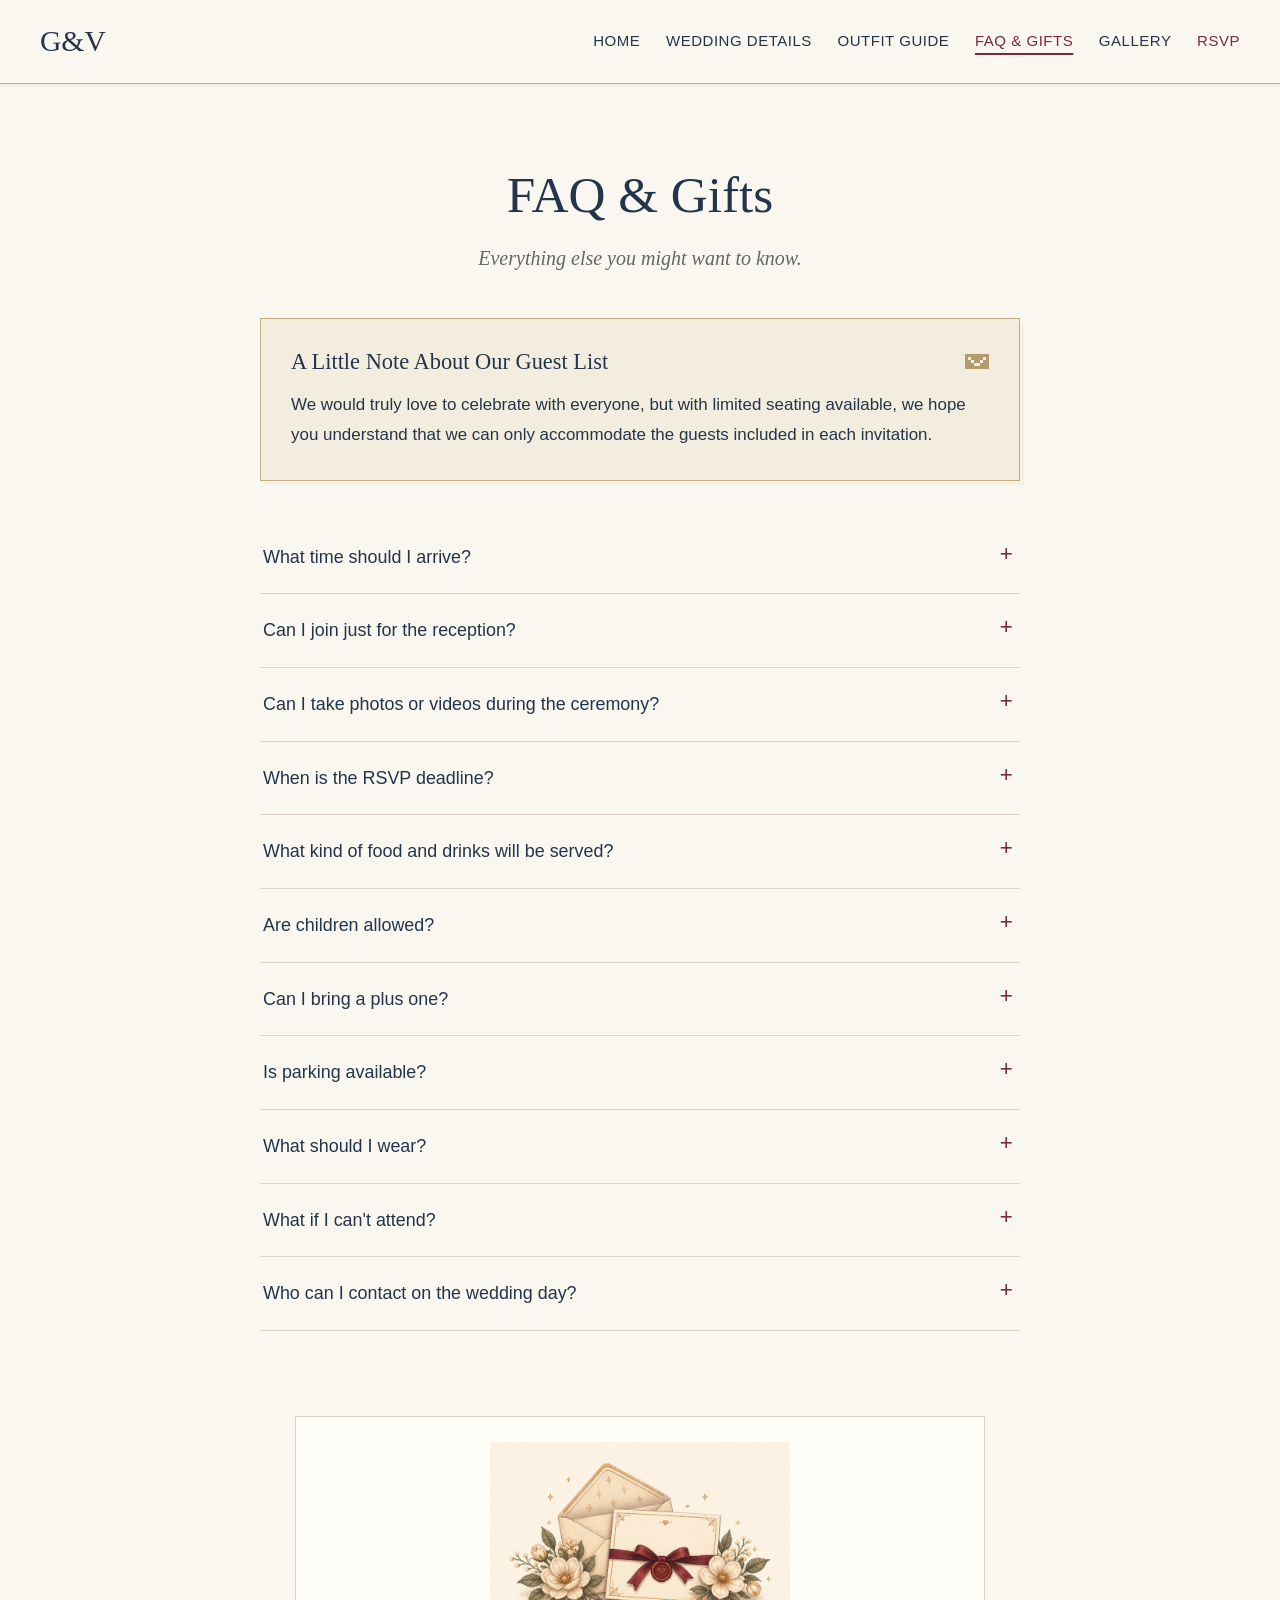
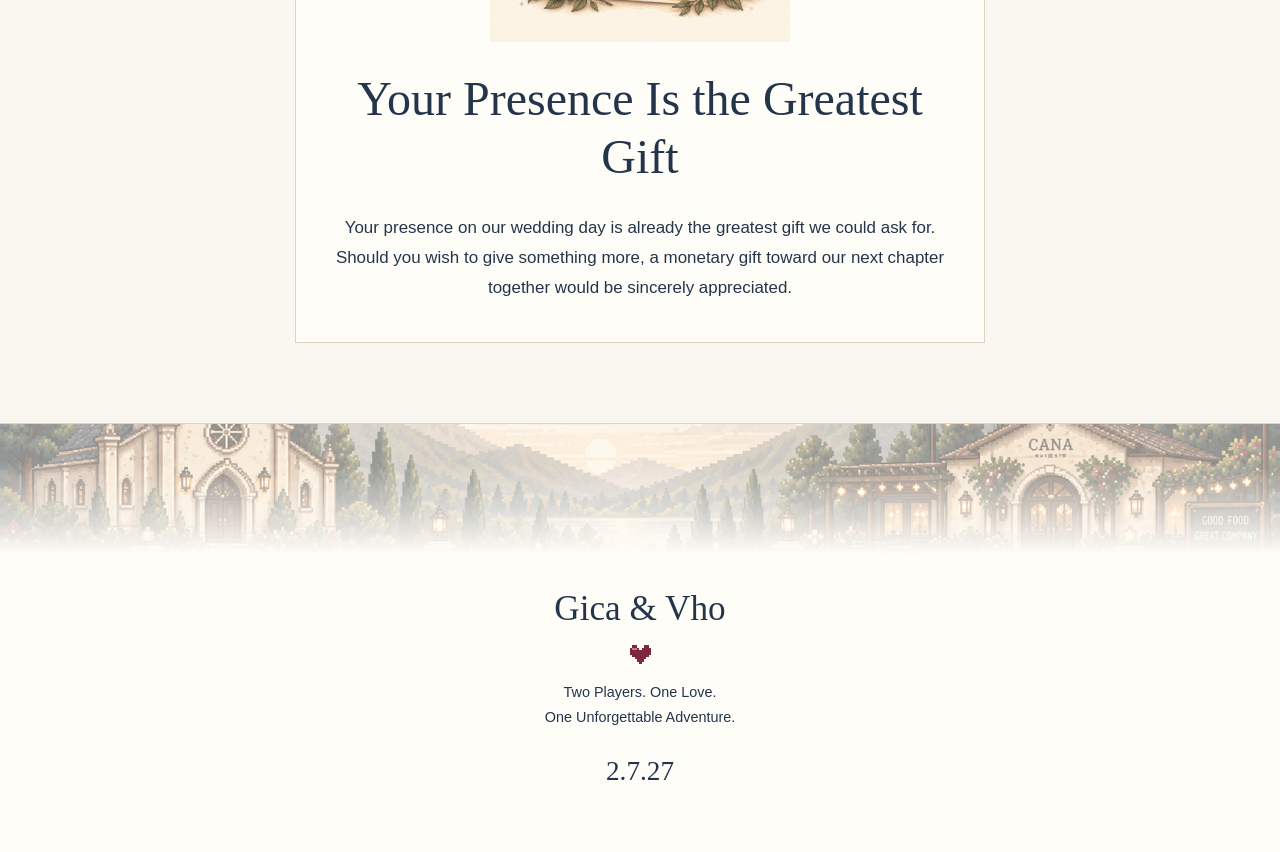
==== commit a8b0da33: "small fixes, add gallery photos" ====
--- a/faq-gifts.html
+++ b/faq-gifts.html
@@ -9,8 +9,8 @@
 <meta property="og:description" content="Two Players. One Love. One Unforgettable Adventure. 2.7.27">
 <meta property="og:type" content="website">
 <link rel="stylesheet" href="css/global.css?v=a0a542fe81ab">
-<link rel="stylesheet" href="css/pixel.css?v=18173ab5b389">
-<script src="js/config.js?v=45c37981acce" defer>
+<link rel="stylesheet" href="css/pixel.css?v=cffd2ca4b20b">
+<script src="js/config.js?v=28a65d688af7" defer>
 </script>
 <script src="js/main.js?v=98e1de0ef040" defer>
 </script>
@@ -62,6 +62,10 @@
 <p>We recommend arriving by <strong>9:30 AM or earlier</strong> to give you enough time to park and settle in. The wedding ceremony will <strong>strictly begin at 10:00 AM</strong>, so please plan accordingly.</p>
 </details>
 <details class="faq-item">
+<summary>Can I join just for the reception?</summary>
+<p>Yes! If you aren&#x27;t able to make it to the ceremony, you are very welcome to head straight to the reception venue. We have prepared something special for the cocktail hour, which begins at 11:00 AM.</p>
+</details>
+<details class="faq-item">
 <summary>Can I take photos or videos during the ceremony?</summary>
 <p>We&#x27;re having an <strong>unplugged ceremony</strong> and kindly ask that phones and cameras be kept away during the ceremony. Our photographers and videographers will be there to capture the moments, so we invite you to simply be present and celebrate with us. ♡</p>
 </details>
@@ -102,8 +106,8 @@
 </div>
 <section id="gifts" class="gifts">
 <img class="stationery-art" src="assets/pixel/invitation-still-life.png" width="1536" height="1024" width="1536" height="1024" alt="" loading="lazy" decoding="async">
-<h2>Your Presence Is Present Enough</h2>
-<p>Your presence on our wedding day is already the greatest gift we could ask for. Should you wish to give something more, a monetary gift toward our next adventure would be sincerely appreciated.</p>
+<h2>Your Presence Is the Greatest Gift</h2>
+<p>Your presence on our wedding day is already the greatest gift we could ask for. Should you wish to give something more, a monetary gift toward our next chapter together would be sincerely appreciated.</p>
 </section>
 </section>
 </main>
--- a/css/pixel.css
+++ b/css/pixel.css
@@ -197,3 +197,34 @@
   .opening .btn { padding-inline: 32px; }
 }
 @media (prefers-reduced-motion: reduce) { .btn, .arrow { transition: none; } }
+
+/* Small-phone refinements only; retain the four-cell countdown and label sizes. */
+@media (max-width: 340px) {
+  .countdown-section { margin-inline: 12px; padding-inline: 10px; }
+  .countdown { grid-template-columns: repeat(4, minmax(0, 1fr)); gap: 8px; }
+  .palette strong { min-height: 3.5em; }
+}
+
+/* Generated attire portraits retain their full silhouette and intrinsic proportions. */
+.outfit-card img.outfit-illustration {
+  display: block;
+  width: min(100%, 220px);
+  height: 320px;
+  margin-inline: auto;
+  object-fit: contain;
+  object-position: center;
+  image-rendering: pixelated;
+}
+@media (max-width: 540px) {
+  .outfit-card img.outfit-illustration { width: min(100%, 200px); height: 290px; }
+}
+
+/* Keep the Home focus frame inside its own section spacing. */
+#home:focus-visible { outline-offset: -16px; }
+.welcome-scene:has(.home-photo) { height: auto; }
+.welcome-scene .home-photo { height: auto; aspect-ratio: 3 / 2; object-fit: contain; object-position: center; }
+.avoid-note { text-align: center; }
+@media (max-width: 540px) {
+  /* Show the complete landscape below the title without stretching it. */
+  .opening { background-size: 100% auto; background-position: center bottom; }
+}
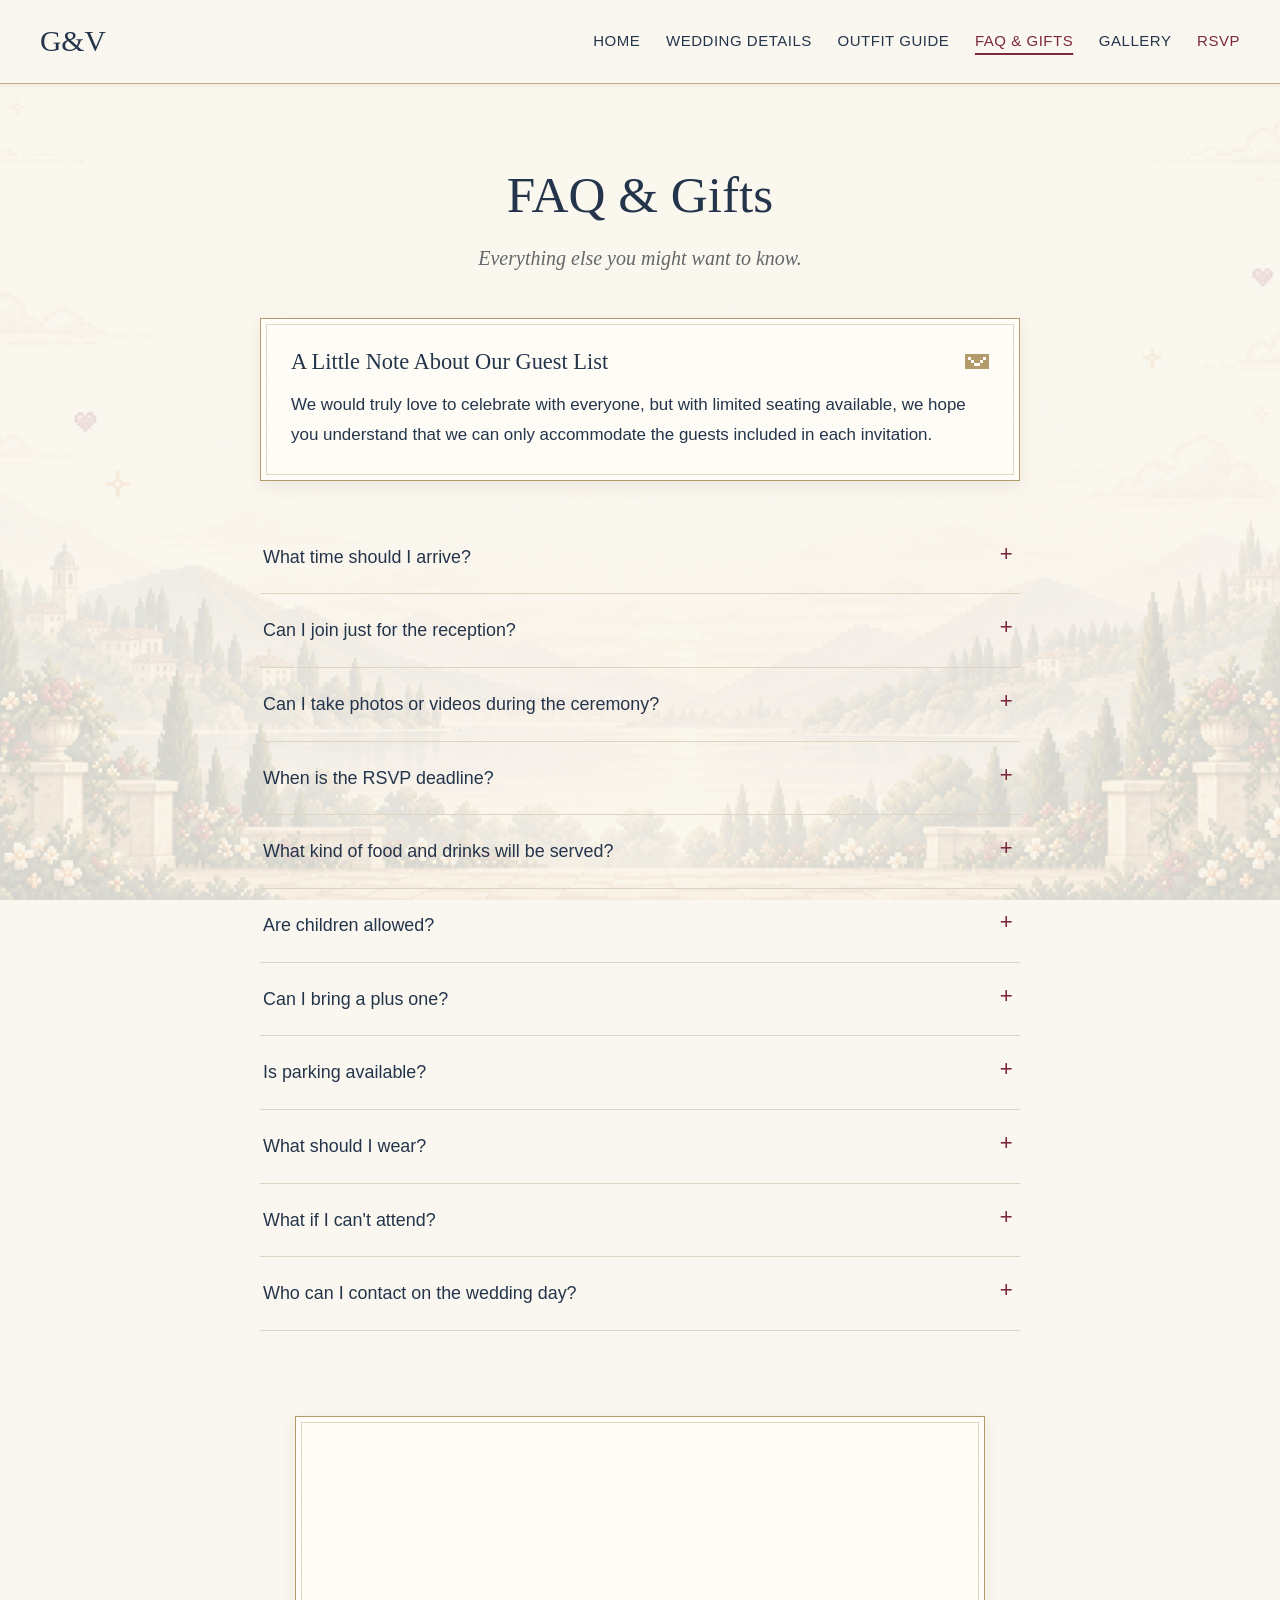
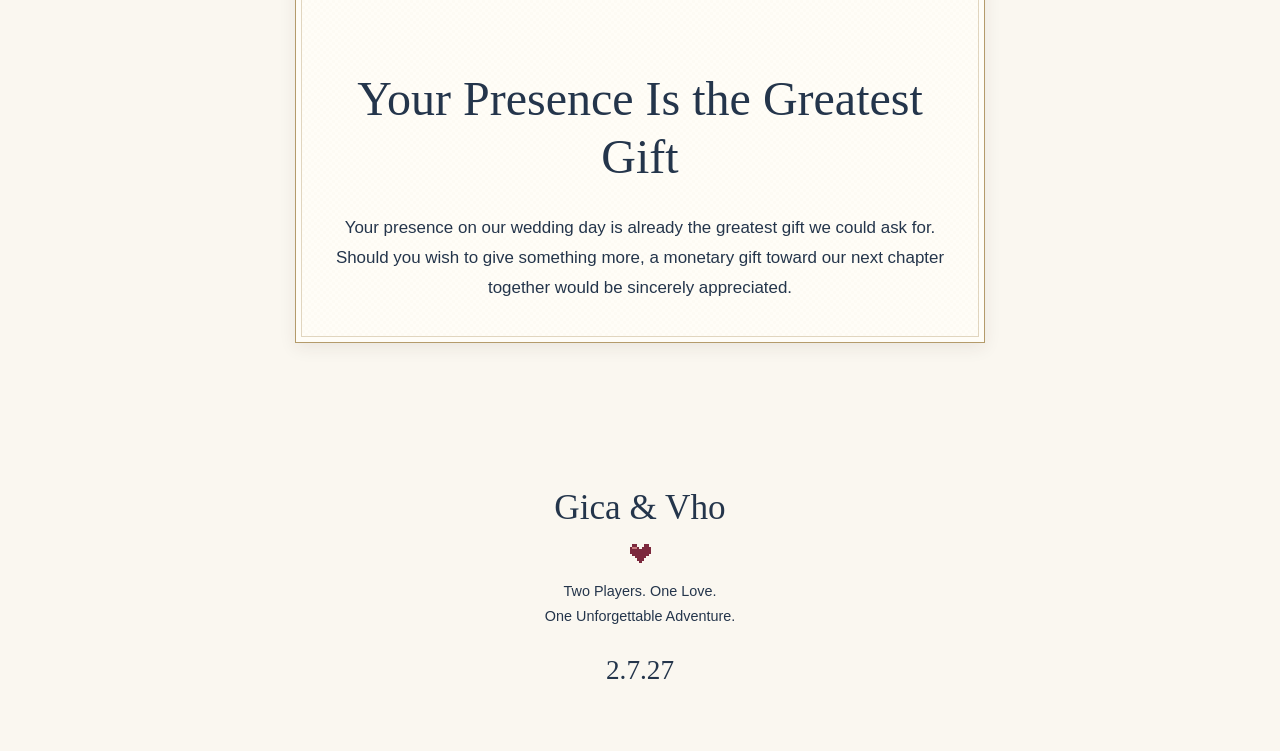
==== commit c78bae7f: "finalization of arts" ====
--- a/faq-gifts.html
+++ b/faq-gifts.html
@@ -9,7 +9,7 @@
 <meta property="og:description" content="Two Players. One Love. One Unforgettable Adventure. 2.7.27">
 <meta property="og:type" content="website">
 <link rel="stylesheet" href="css/global.css?v=a0a542fe81ab">
-<link rel="stylesheet" href="css/pixel.css?v=cffd2ca4b20b">
+<link rel="stylesheet" href="css/pixel.css?v=ba3b21da17a0">
 <script src="js/config.js?v=28a65d688af7" defer>
 </script>
 <script src="js/main.js?v=98e1de0ef040" defer>
--- a/css/pixel.css
+++ b/css/pixel.css
@@ -228,3 +228,56 @@
   /* Show the complete landscape below the title without stretching it. */
   .opening { background-size: 100% auto; background-position: center bottom; }
 }
+
+/* Anchor the closing ornament and draw crisp, font-independent chevrons. */
+.closing > .pixel-heart { display: block; margin-inline: auto; }
+.slide-controls .arrow { display: inline-grid; place-items: center; min-width: 44px; min-height: 44px; font-size: 0; }
+/* Opening-only responsive artwork. */
+.opening { background-size: contain; background-position: center; }
+@media (max-width: 640px) {
+  .opening { background-image: url('../assets/pixel/press-start-mobile.png'); background-size: contain; background-position: center; padding: 20px 24px 24vh; }
+  .opening-lockup { width: min(100%, 400px); }
+  .opening h1 { font-size: clamp(2.8rem, 13vw, 3.35rem); line-height: 1.1; }
+  .opening .ornament { margin-block: 16px; }
+  .opening .opening-line { font-size: clamp(1rem, 4.5vw, 1.2rem); line-height: 1.4; }
+  .opening-date { font-size: clamp(2.8rem, 12vw, 3.4rem); margin: 18px 0 14px; }
+  .opening-copy { font-size: 1rem; line-height: 1.6; }
+  .opening .btn { width: 74%; max-width: 280px; min-height: 48px; padding: 12px 14px; margin-top: 22px; font-size: 1rem; }
+}
+
+/* Ivory stationery panels with a visible gold edge and quiet paper grain. */
+.note, .gifts, .supplier, .outfit-card, .venue, .countdown-section {
+  background-color: #fffdf7;
+  background-image: repeating-conic-gradient(#b49b6b06 0% 25%, transparent 0% 50%);
+  background-size: 6px 6px;
+  border: 1px solid var(--gold);
+  box-shadow: inset 0 0 0 5px #fffdf7, inset 0 0 0 6px #b49b6b66, 0 5px 16px #3a2b2014;
+}
+@media (min-width: 641px) {
+  .opening { width: 100%; height: 100dvh; max-width: none; background: #faf4e8 url('../assets/pixel/press-start-desktop-fullbleed.png') center / cover no-repeat; }
+}
+/* One viewport-sized atmospheric layer; content scrolls over the artwork. */
+#site-content { isolation: isolate; }
+#site-content::before {
+  content: ''; position: fixed; inset: 0; z-index: -1; pointer-events: none;
+  background: url('../assets/pixel/inner-page-background.png') center / cover no-repeat;
+  opacity: .16;
+}
+#main, .page-intro { background-image: none; }
+
+/* Continue the fixed atmosphere through the footer without a second landscape. */
+.footer-landscape { display: none; }
+.site-footer { background: transparent; border-top: 0; padding-top: 65px; }
+.icon-arrow { display: inline-block; width: 24px; height: 24px; flex: 0 0 24px; vertical-align: middle; color: var(--burgundy); }
+.icon-arrow--left { transform: rotate(180deg); }
+[data-directions] .icon-arrow { color: var(--pixel-line); }
+[data-directions], [data-journey-directions] { display: inline-flex; align-items: center; justify-content: center; gap: 8px; }
+.slide-controls .arrow .icon-arrow { width: 26px; height: 26px; }
+.supplier { text-align: left; padding: 28px; }
+.supplier > * { margin-left: 0; margin-right: 0; }
+@media (max-width: 540px) { .supplier { padding: 24px; } }
+
+/* Emphasize only the arrow connecting the two journey labels. */
+.route-labels { grid-template-columns: minmax(0, 1fr) 40px minmax(0, 1fr); }
+.route-labels > span { display: flex; align-items: center; justify-content: center; }
+.journey-arrow { display: block; width: 40px; height: 28px; color: var(--burgundy); }
